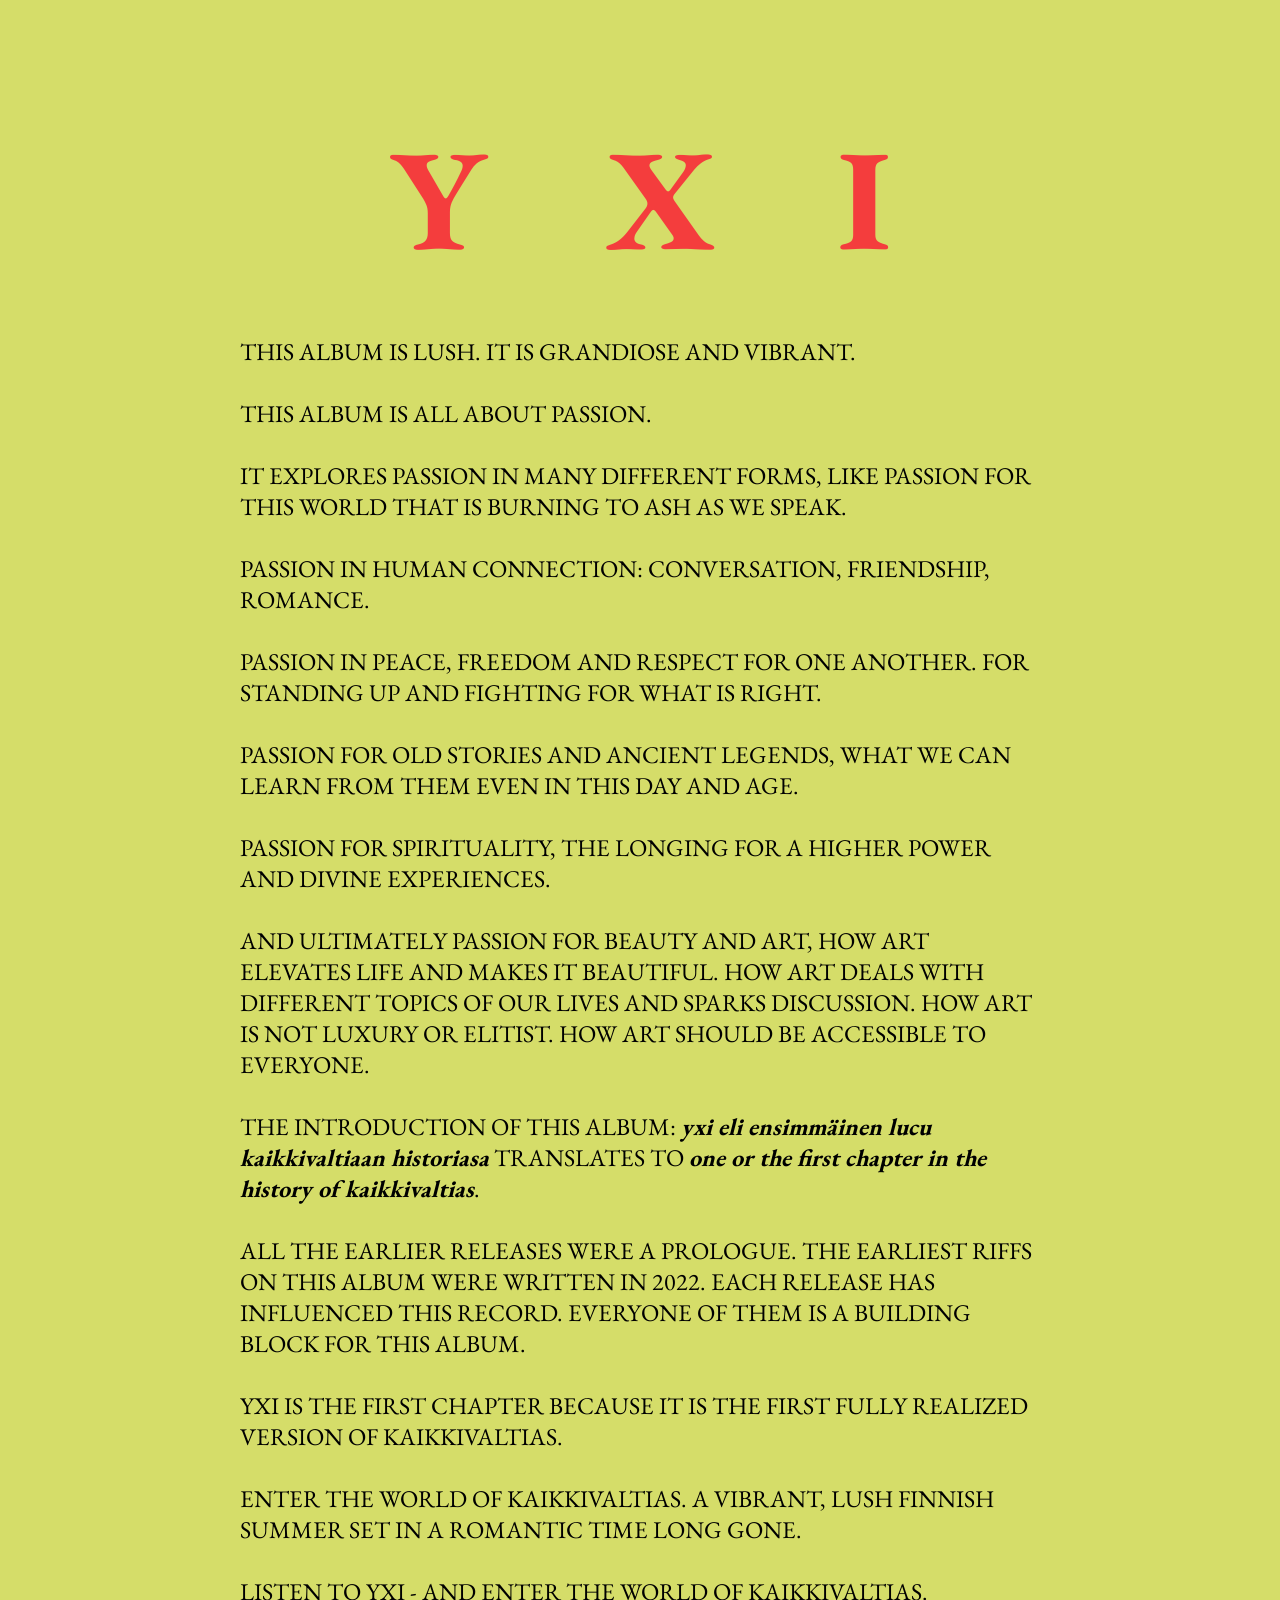
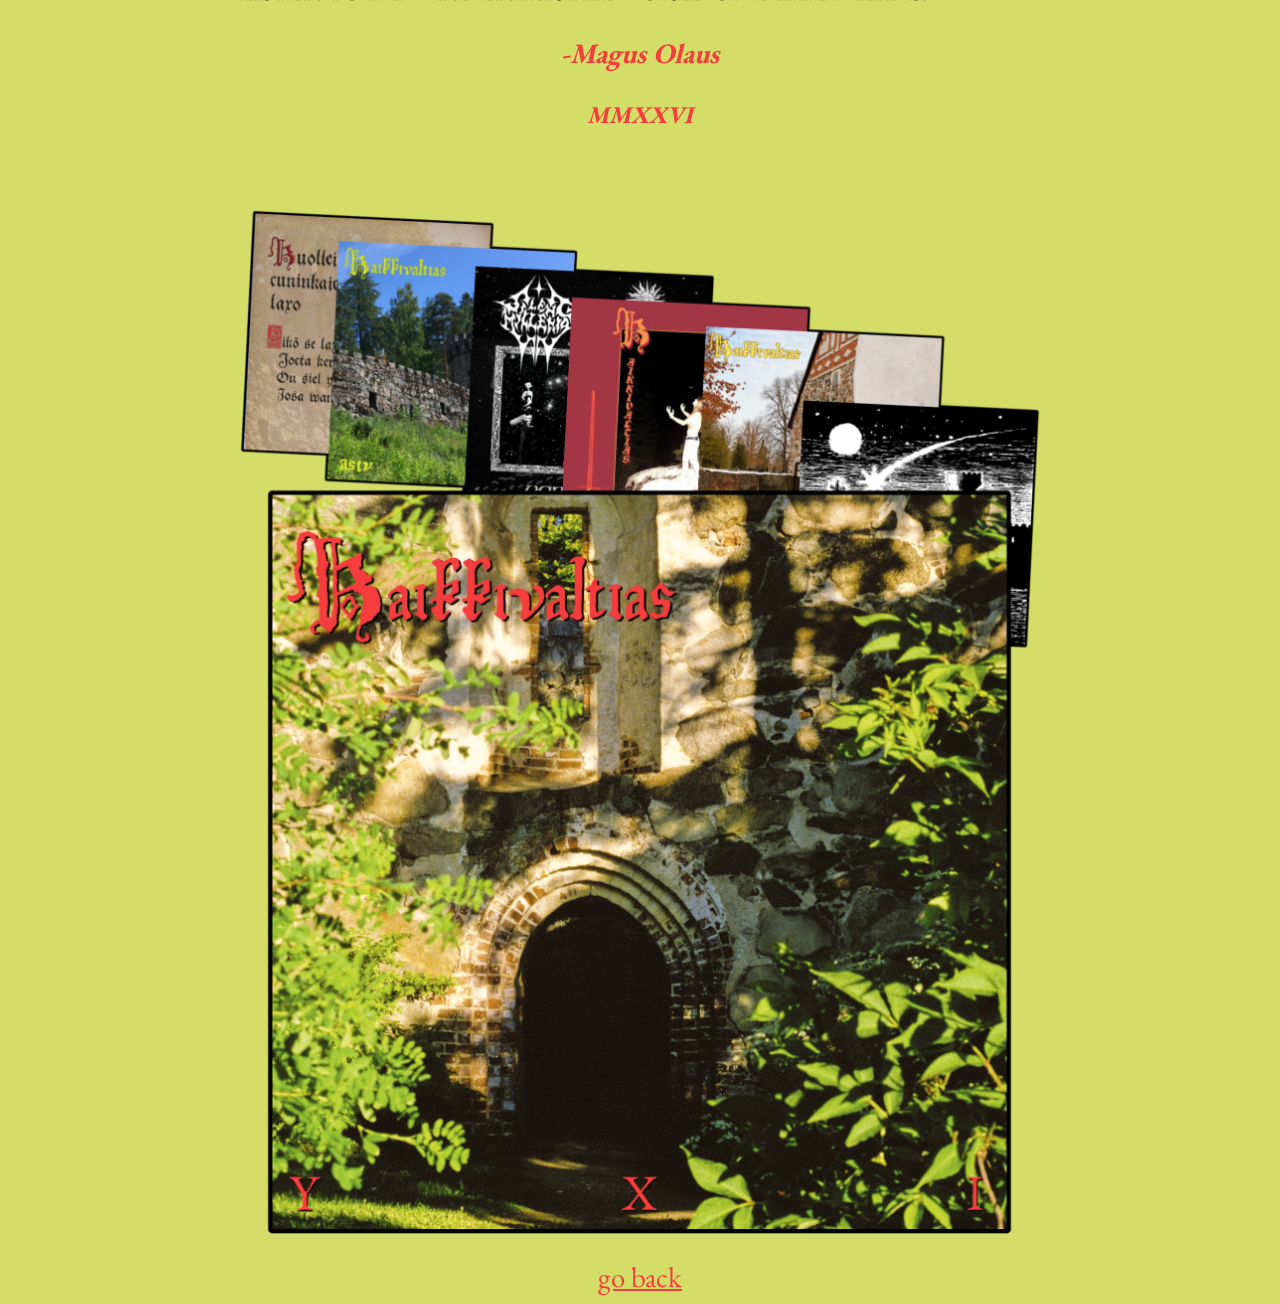
==== info.html @ 1522f60b "v13" ====
<!DOCTYPE html>
<html lang="en">
<head>
    <meta charset="UTF-8">
    <meta name="viewport" content="width=device-width, initial-scale=1.0">
    <title>Kaikkivaltias</title>
      <link rel="stylesheet" href="info-style.css" />
</head>
<body>
    


    <main>

        <h1 id="yxi-title">
          <span>Y</span>
          <span>X</span>
          <span>I</span>
        </h1>

          <!---Yxi manifesti-->

      <div class="yxi-manifesto">

    

        <p>
        this album is Lush. it is Grandiose and Vibrant.
        <br /><br />
           
        </p>
      
        <p>
        this album is all about Passion.
        <br /><br />
        It explores passion in many different forms, like passion for this world that is burning to ash as we speak.
        <br /><br />
       Passion in human connection: conversation, friendship, romance.
        <br /><br />
        Passion in peace, freedom and respect for one another. For Standing up and fighting for what is right.
        <br /><br />
       Passion for old stories and ancient legends, what we can learn from them even in this day and age.
        <br /><br />
     Passion for spirituality, the longing for a higher power and divine experiences.
        <br /><br />
      And ultimately passion for beauty and art, how art elevates life and makes it beautiful. How art deals with different topics of our lives and sparks discussion. How art is not luxury or elitist. How art should be accessible to everyone.
        <br /><br />

The introduction of this album: <span style="font-style: italic; font-weight: bold; text-transform: lowercase;">YXI eli ensimmäinen lucu Kaikkivaltiaan historiasa</span>  translates to <span style="font-style: italic; font-weight: bold; text-transform: lowercase;">ONE or the first chapter in the history of Kaikkivaltias</span>. 
    <br /><br />
All the earlier releases were a prologue. The earliest riffs on this album were written in 2022. Each release has influenced this record. Everyone of them is a building block for this album. 
    <br /><br />
YXI is the first chapter because it is the first fully realized version of Kaikkivaltias.
    <br /><br />
       Enter the world of Kaikkivaltias. A vibrant, lush finnish summer set in a romantic time long gone.
        <br /><br />
        Listen to YXI - and enter the world of Kaikkivaltias.
        </p>

        <h3>-Magus Olaus</h3>
        <h4>MMXXVI</h4>
       
      </div>

      <img id="yxi-progress" src="img/yxi-progress.png" alt="YXI progress" />

  <footer style="margin-top: 1em;">
      <a style="text-decoration: underline; font-size: 1.2em;" href="index.html">
        <span>go back</span>
      </a>      </footer>


    </main>

  

</body>
</html>
---- info-style.css ----
@font-face {
  font-family: "EB Garamond";
  src: url("./fonts/EBGaramond-VariableFont_wght.ttf") format("truetype");
}

:root {
  --font-family: "EB Garamond", serif;
  --font-huge: 24px;
  --font-large: 18px;
  --font-regular: 16px;
  --font-small: 14px;

  --background-color: #d5dd69;
  --title-text-color: #f43d3d;
  --text-color: black;
}

body {
  background-color: var(--background-color);
  font-family: "EB Garamond", serif;
}

a {
  font-family: "EB Garamond", serif;
  color: var(--title-text-color);
}

a:hover {
  color: blue;
}

h1,
h2,
h3,
h4 {
  color: var(--title-text-color);
  /*text-shadow: 3px 2px 5px black;*/
}

main {
  margin: auto;
  display: flex;
  flex-direction: column;
  align-items: center;
  max-width: 800px;
  font-size: var(--font-huge);
}

#yxi-title {
  font-size: 6em;
  margin-bottom: 0.3em;
      display: flex;
    justify-content: space-between;
    width: 500px;
}

@media screen and (max-width: 768px) {
  #yxi-title {
    font-size: 4em;
    width: 300px;
  }
}

#yxi-cover-img {
  max-width: 100%;
}

@media screen and (min-width: 2560px) {
  #yxi-cover-img {
    max-width: 100%;
  }
}

#yxi-text {
  width: 100%;
  height: 47px;
  display: flex;
  justify-content: space-between;
  position: relative;
  top: -2em !important;
  text-shadow: 2px 1px black !important;
}

@media screen and (min-width: 2560px) {
  #yxi-text {
    width: 100%;
  }
}

.yxi-manifesto {
  display: flex;
  justify-content: space-between;
      flex-direction: column;
}

.yxi-manifesto p {
  margin: 0;
  text-transform: uppercase;
}

.yxi-manifesto h3, h4 {
  font-style: italic;
      text-align: center;
}

.yxi-manifesto h4 {
  margin-top: 0;
}

#yxi-progress {
  margin-top: 2em;
  max-width: 100%;
}
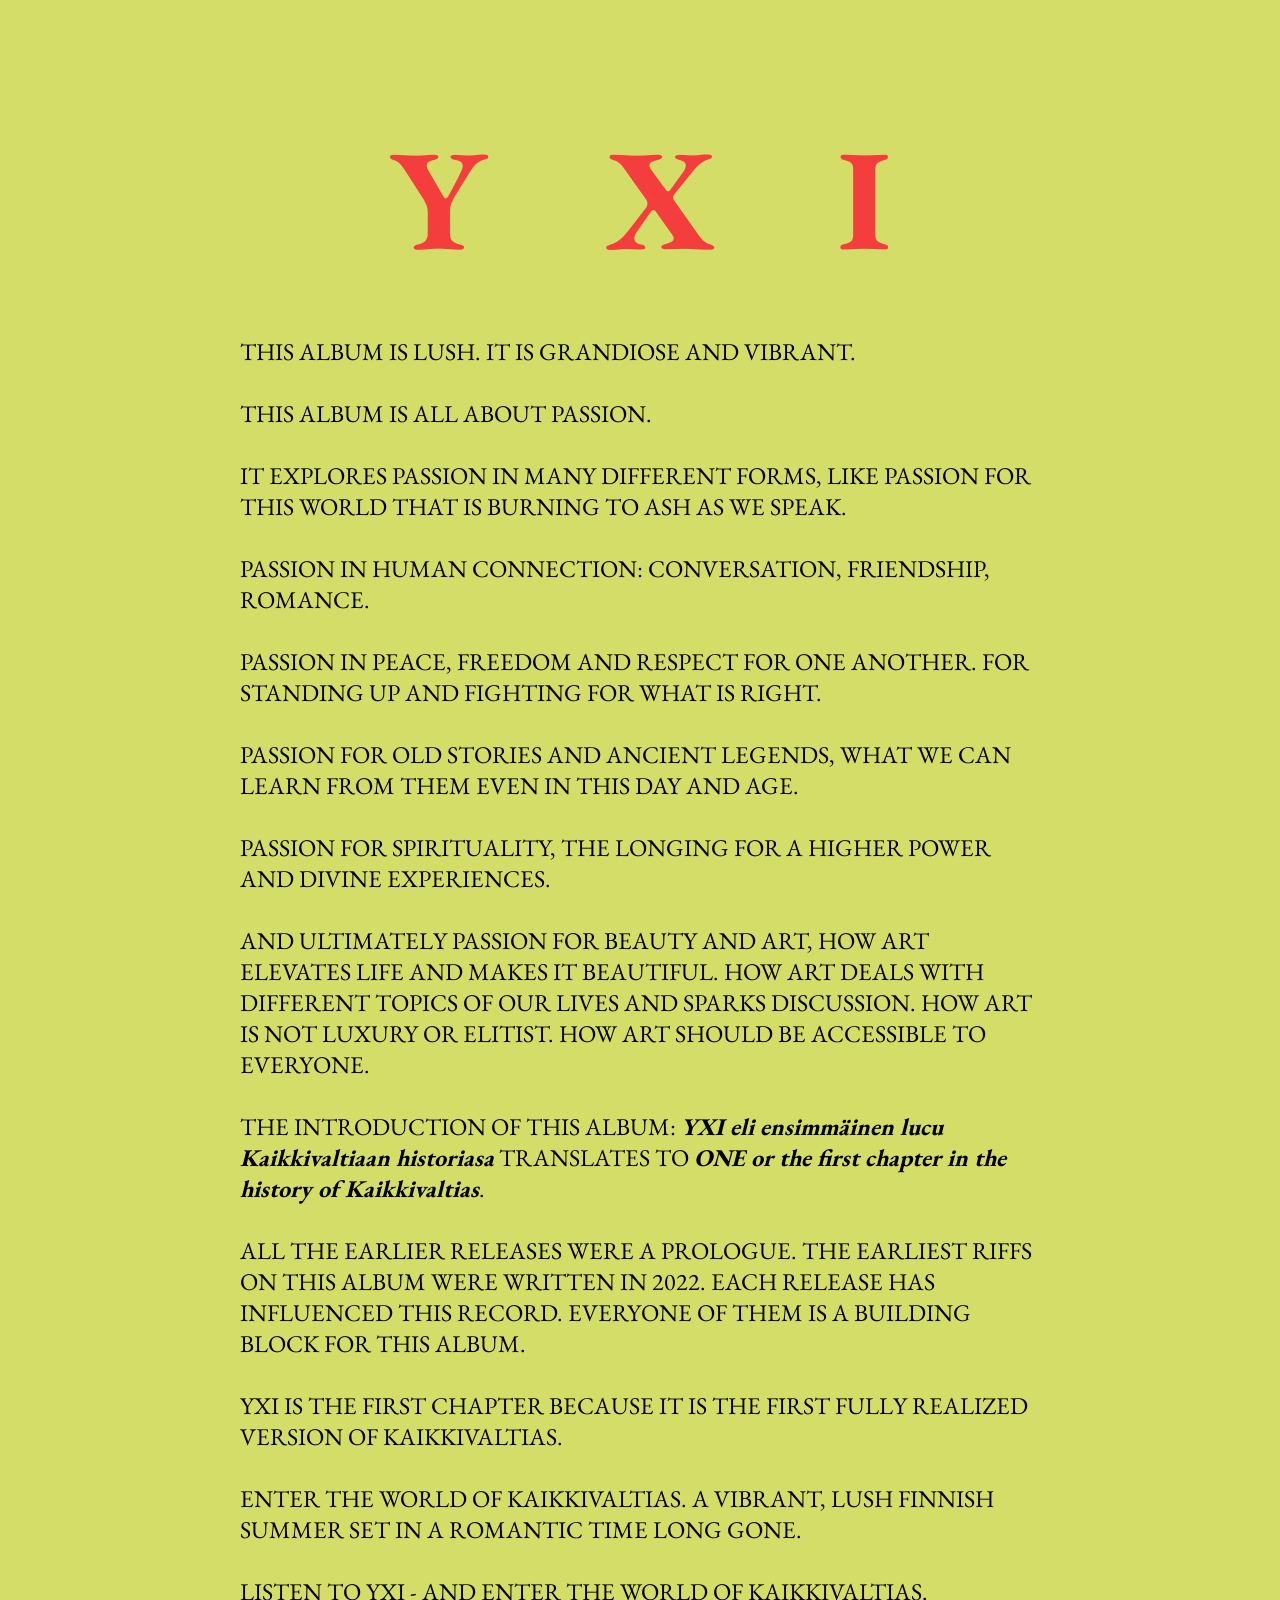
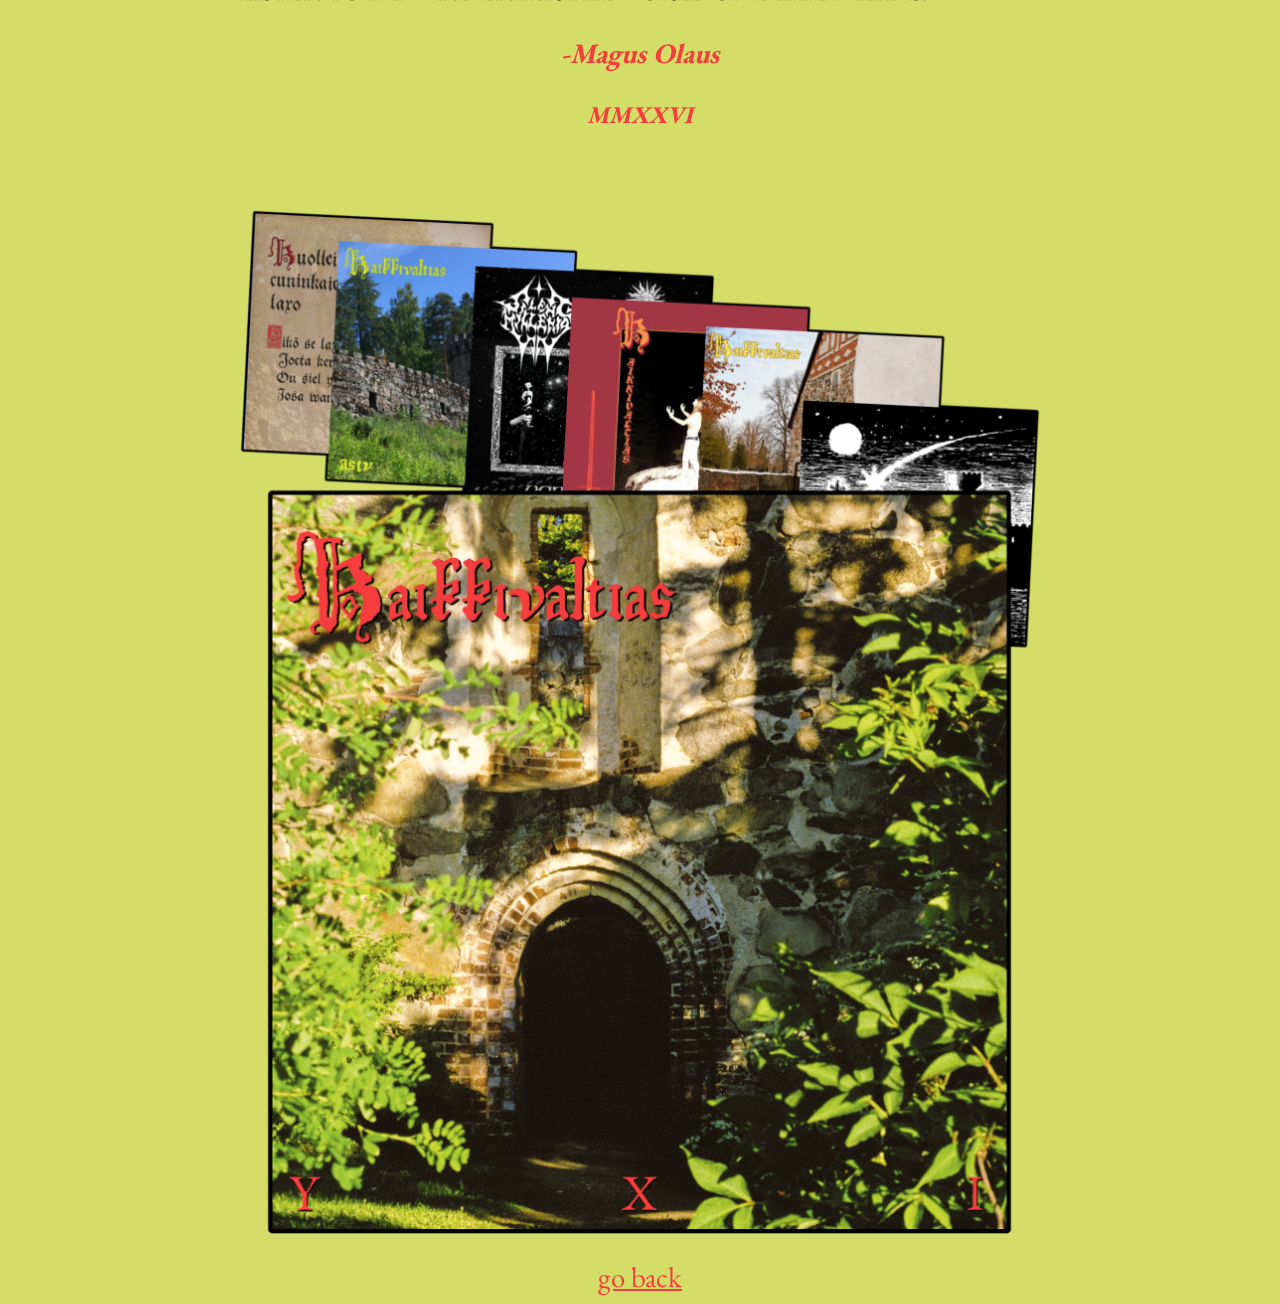
==== commit 0566b15b: "yxi to index" ====
--- a/info.html
+++ b/info.html
@@ -46,7 +46,7 @@
       And ultimately passion for beauty and art, how art elevates life and makes it beautiful. How art deals with different topics of our lives and sparks discussion. How art is not luxury or elitist. How art should be accessible to everyone.
         <br /><br />
 
-The introduction of this album: <span style="font-style: italic; font-weight: bold; text-transform: lowercase;">YXI eli ensimmäinen lucu Kaikkivaltiaan historiasa</span>  translates to <span style="font-style: italic; font-weight: bold; text-transform: lowercase;">ONE or the first chapter in the history of Kaikkivaltias</span>. 
+The introduction of this album: <span style="font-style: italic; font-weight: bold; text-transform: initial;">YXI eli ensimmäinen lucu Kaikkivaltiaan historiasa</span>  translates to <span style="font-style: italic; font-weight: bold; text-transform: initial;">ONE or the first chapter in the history of Kaikkivaltias</span>. 
     <br /><br />
 All the earlier releases were a prologue. The earliest riffs on this album were written in 2022. Each release has influenced this record. Everyone of them is a building block for this album. 
     <br /><br />
